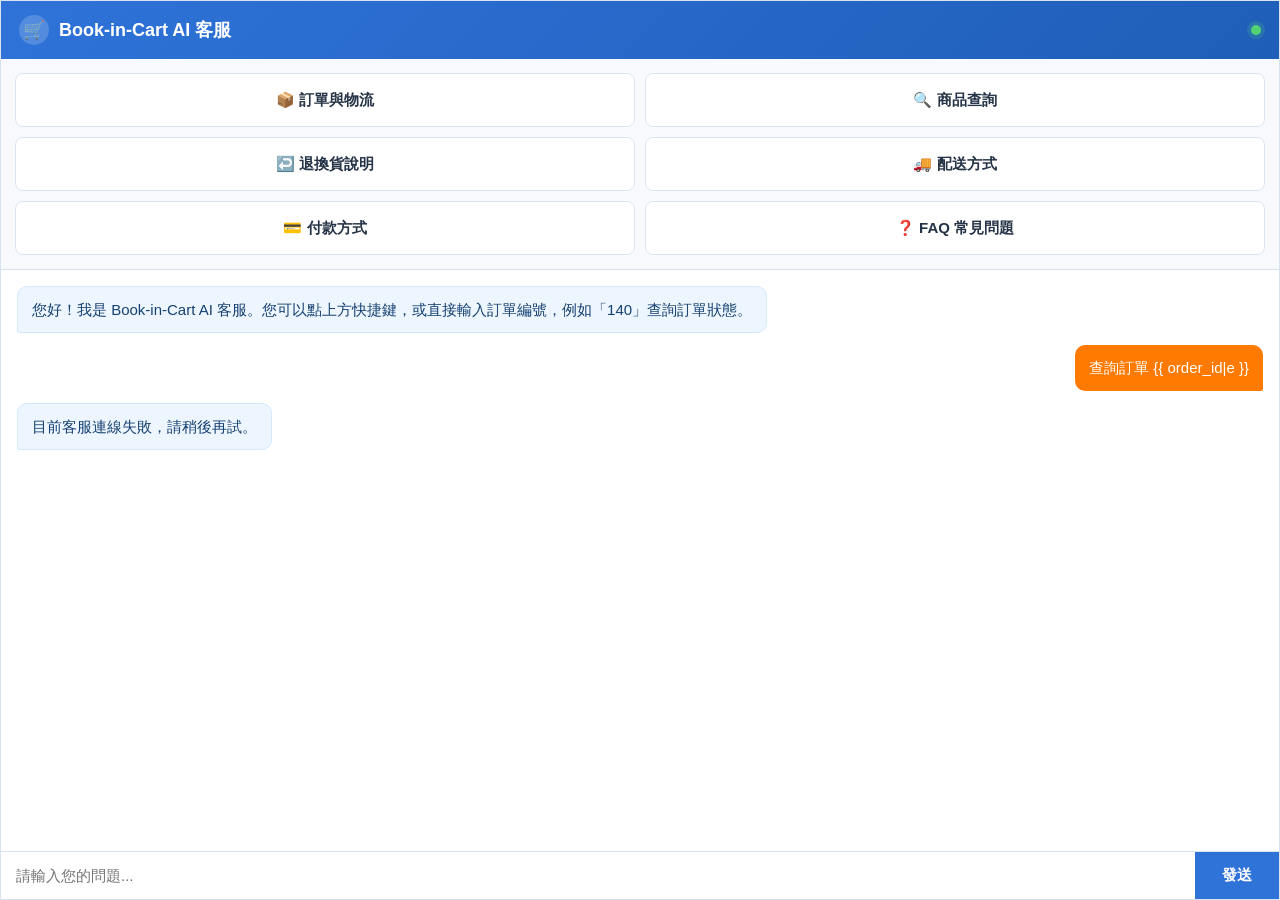
==== templates/widget.html @ 6c6b2913 "Add embeddable AI customer service widget" ====
<!DOCTYPE html>
<html lang="zh-TW">
<head>
    <meta charset="UTF-8">
    <meta name="viewport" content="width=device-width, initial-scale=1.0">
    <title>Book-in-Cart AI 客服</title>
    <style>
        :root {
            --primary-blue: #2f73d9;
            --primary-blue-dark: #1f5eb8;
            --primary-orange: #ff7a00;
            --panel-border: #d9e2ef;
            --bot-bg: #edf6ff;
            --text-dark: #263447;
        }

        * {
            box-sizing: border-box;
        }

        html,
        body {
            width: 100%;
            height: 100%;
            margin: 0;
            overflow: hidden;
            color: var(--text-dark);
            background: #ffffff;
            font-family: "Helvetica Neue", Helvetica, Arial, "PingFang TC", "Microsoft JhengHei", sans-serif;
        }

        .widget {
            width: 100%;
            height: 100vh;
            display: flex;
            flex-direction: column;
            background: #ffffff;
            border: 1px solid var(--panel-border);
        }

        .widget-header {
            height: 58px;
            flex: 0 0 auto;
            display: flex;
            align-items: center;
            justify-content: space-between;
            gap: 12px;
            padding: 0 18px;
            color: #ffffff;
            background: linear-gradient(135deg, var(--primary-blue), var(--primary-blue-dark));
        }

        .brand {
            display: flex;
            align-items: center;
            gap: 10px;
            min-width: 0;
            font-size: 18px;
            font-weight: 700;
        }

        .brand-icon {
            width: 30px;
            height: 30px;
            display: inline-grid;
            place-items: center;
            border-radius: 999px;
            background: rgba(255, 255, 255, 0.18);
        }

        .status-dot {
            width: 10px;
            height: 10px;
            border-radius: 50%;
            background: #52d273;
            box-shadow: 0 0 0 4px rgba(82, 210, 115, 0.18);
        }

        .quick-actions {
            flex: 0 0 auto;
            display: grid;
            grid-template-columns: repeat(2, minmax(0, 1fr));
            gap: 10px;
            padding: 14px;
            background: #f7f9fc;
            border-bottom: 1px solid var(--panel-border);
        }

        .quick-action {
            min-height: 54px;
            border: 1px solid #dce5f2;
            border-radius: 8px;
            background: #ffffff;
            color: var(--text-dark);
            font-size: 15px;
            font-weight: 700;
            cursor: pointer;
            transition: border-color 0.15s, box-shadow 0.15s, transform 0.15s;
        }

        .quick-action:hover {
            border-color: var(--primary-blue);
            box-shadow: 0 6px 14px rgba(47, 115, 217, 0.12);
            transform: translateY(-1px);
        }

        .chat-box {
            flex: 1 1 auto;
            min-height: 0;
            display: flex;
            flex-direction: column;
            gap: 12px;
            padding: 16px;
            overflow-y: auto;
            background: #ffffff;
        }

        .message {
            max-width: 86%;
            padding: 11px 14px;
            border-radius: 10px;
            font-size: 15px;
            line-height: 1.55;
            word-break: break-word;
        }

        .message.bot {
            align-self: flex-start;
            color: #164071;
            background: var(--bot-bg);
            border: 1px solid #d3e9ff;
            border-bottom-left-radius: 2px;
        }

        .message.user {
            align-self: flex-end;
            color: #ffffff;
            background: var(--primary-orange);
            border-bottom-right-radius: 2px;
        }

        .chat-form {
            flex: 0 0 auto;
            display: flex;
            border-top: 1px solid var(--panel-border);
            background: #ffffff;
        }

        .chat-form input {
            flex: 1;
            width: 100%;
            min-width: 0;
            border: 0;
            outline: 0;
            padding: 15px;
            color: var(--text-dark);
            font-size: 15px;
        }

        .chat-form button {
            width: 84px;
            border: 0;
            color: #ffffff;
            background: var(--primary-blue);
            font-size: 15px;
            font-weight: 700;
            cursor: pointer;
        }

        .chat-form button:hover {
            background: var(--primary-blue-dark);
        }

        @media (max-width: 420px) {
            .quick-actions {
                grid-template-columns: 1fr;
            }

            .widget-header {
                padding: 0 14px;
            }
        }
    </style>
</head>
<body>
    <main class="widget">
        <header class="widget-header">
            <div class="brand">
                <span class="brand-icon">🛒</span>
                <span>Book-in-Cart AI 客服</span>
            </div>
            <span class="status-dot" title="線上"></span>
        </header>

        <section class="quick-actions" aria-label="快速客服分類">
            <button class="quick-action" type="button" onclick="sendAction('order_status')">📦 訂單與物流</button>
            <button class="quick-action" type="button" onclick="sendAction('product_search')">🔍 商品查詢</button>
            <button class="quick-action" type="button" onclick="sendAction('refund_info')">↩️ 退換貨說明</button>
            <button class="quick-action" type="button" onclick="sendAction('shipping_info')">🚚 配送方式</button>
            <button class="quick-action" type="button" onclick="sendAction('payment_info')">💳 付款方式</button>
            <button class="quick-action" type="button" onclick="sendAction('faq_info')">❓ FAQ 常見問題</button>
        </section>

        <section class="chat-box" id="chat-box">
            <div class="message bot">
                您好！我是 Book-in-Cart AI 客服。您可以點上方快捷鍵，或直接輸入訂單編號，例如「140」查詢訂單狀態。
            </div>
        </section>

        <form class="chat-form" onsubmit="sendChatMessage(event)">
            <input id="chat-input" type="text" placeholder="請輸入您的問題..." autocomplete="off">
            <button type="submit">發送</button>
        </form>
    </main>

    <script>
        const initialOrderId = "{{ order_id|e }}";
        const chatBox = document.getElementById("chat-box");
        const chatInput = document.getElementById("chat-input");

        function appendMessage(sender, html) {
            const message = document.createElement("div");
            message.className = `message ${sender}`;
            message.innerHTML = html;
            chatBox.appendChild(message);
            chatBox.scrollTop = chatBox.scrollHeight;
        }

        function actionLabel(actionType) {
            const labels = {
                order_status: "📦 我想查詢訂單與物流",
                product_search: "🔍 我想進行商品查詢",
                refund_info: "↩️ 我想了解退換貨說明",
                shipping_info: "🚚 我想了解配送方式",
                payment_info: "💳 我想了解付款方式",
                faq_info: "❓ 我想看 FAQ 常見問題"
            };
            return labels[actionType] || "我想詢問客服";
        }

        async function postChat(payload) {
            const response = await fetch("/api/chat", {
                method: "POST",
                headers: { "Content-Type": "application/json" },
                body: JSON.stringify(payload)
            });

            if (!response.ok) {
                throw new Error("request failed");
            }

            return response.json();
        }

        async function sendAction(actionType) {
            appendMessage("user", actionLabel(actionType));
            try {
                const data = await postChat({ action: actionType });
                appendMessage("bot", data.reply);
            } catch {
                appendMessage("bot", "目前客服連線失敗，請稍後再試。");
            }
        }

        async function ask(message) {
            appendMessage("user", message);
            try {
                const data = await postChat({ message });
                appendMessage("bot", data.reply);
            } catch {
                appendMessage("bot", "目前客服連線失敗，請稍後再試。");
            }
        }

        function sendChatMessage(event) {
            event.preventDefault();
            const message = chatInput.value.trim();
            if (!message) return;
            chatInput.value = "";
            ask(message);
        }

        if (initialOrderId) {
            ask(`查詢訂單 ${initialOrderId}`);
        }
    </script>
</body>
</html>
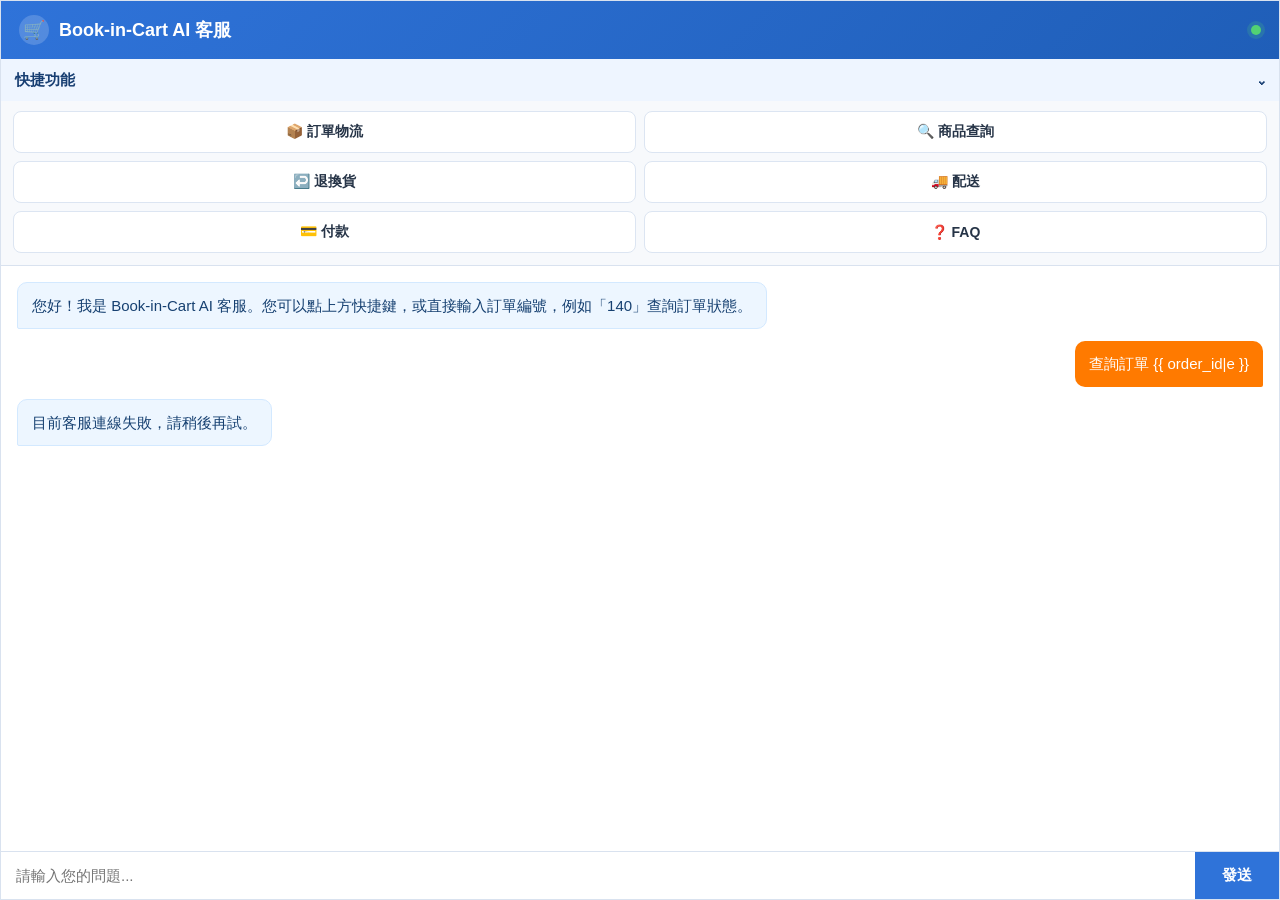
==== commit 3acfd96c: "Make widget quick actions collapsible" ====
--- a/templates/widget.html
+++ b/templates/widget.html
@@ -76,23 +76,60 @@
             box-shadow: 0 0 0 4px rgba(82, 210, 115, 0.18);
         }
 
+        .quick-panel {
+            flex: 0 0 auto;
+            background: #f7f9fc;
+            border-bottom: 1px solid var(--panel-border);
+        }
+
+        .quick-toggle {
+            width: 100%;
+            height: 42px;
+            display: flex;
+            align-items: center;
+            justify-content: space-between;
+            gap: 10px;
+            padding: 0 14px;
+            border: 0;
+            color: #173e72;
+            background: #eef5ff;
+            font-size: 15px;
+            font-weight: 800;
+            cursor: pointer;
+        }
+
+        .quick-toggle-icon {
+            font-size: 16px;
+            transition: transform 0.18s;
+        }
+
+        .quick-panel.collapsed .quick-toggle-icon {
+            transform: rotate(-90deg);
+        }
+
         .quick-actions {
-            flex: 0 0 auto;
             display: grid;
             grid-template-columns: repeat(2, minmax(0, 1fr));
-            gap: 10px;
-            padding: 14px;
-            background: #f7f9fc;
-            border-bottom: 1px solid var(--panel-border);
+            gap: 8px;
+            max-height: 168px;
+            overflow: hidden;
+            padding: 10px 12px 12px;
+            transition: max-height 0.18s ease, padding 0.18s ease;
+        }
+
+        .quick-panel.collapsed .quick-actions {
+            max-height: 0;
+            padding-top: 0;
+            padding-bottom: 0;
         }
 
         .quick-action {
-            min-height: 54px;
+            min-height: 42px;
             border: 1px solid #dce5f2;
             border-radius: 8px;
             background: #ffffff;
             color: var(--text-dark);
-            font-size: 15px;
+            font-size: 14px;
             font-weight: 700;
             cursor: pointer;
             transition: border-color 0.15s, box-shadow 0.15s, transform 0.15s;
@@ -173,7 +210,15 @@
 
         @media (max-width: 420px) {
             .quick-actions {
-                grid-template-columns: 1fr;
+                grid-template-columns: repeat(2, minmax(0, 1fr));
+                gap: 7px;
+                padding-left: 10px;
+                padding-right: 10px;
+            }
+
+            .quick-action {
+                min-height: 40px;
+                font-size: 13px;
             }
 
             .widget-header {
@@ -192,13 +237,19 @@
             <span class="status-dot" title="線上"></span>
         </header>
 
-        <section class="quick-actions" aria-label="快速客服分類">
-            <button class="quick-action" type="button" onclick="sendAction('order_status')">📦 訂單與物流</button>
-            <button class="quick-action" type="button" onclick="sendAction('product_search')">🔍 商品查詢</button>
-            <button class="quick-action" type="button" onclick="sendAction('refund_info')">↩️ 退換貨說明</button>
-            <button class="quick-action" type="button" onclick="sendAction('shipping_info')">🚚 配送方式</button>
-            <button class="quick-action" type="button" onclick="sendAction('payment_info')">💳 付款方式</button>
-            <button class="quick-action" type="button" onclick="sendAction('faq_info')">❓ FAQ 常見問題</button>
+        <section class="quick-panel" id="quick-panel">
+            <button class="quick-toggle" type="button" onclick="toggleQuickActions()" aria-expanded="true" aria-controls="quick-actions">
+                <span>快捷功能</span>
+                <span class="quick-toggle-icon" id="quick-toggle-icon">⌄</span>
+            </button>
+            <div class="quick-actions" id="quick-actions" aria-label="快速客服分類">
+                <button class="quick-action" type="button" onclick="sendAction('order_status')">📦 訂單物流</button>
+                <button class="quick-action" type="button" onclick="sendAction('product_search')">🔍 商品查詢</button>
+                <button class="quick-action" type="button" onclick="sendAction('refund_info')">↩️ 退換貨</button>
+                <button class="quick-action" type="button" onclick="sendAction('shipping_info')">🚚 配送</button>
+                <button class="quick-action" type="button" onclick="sendAction('payment_info')">💳 付款</button>
+                <button class="quick-action" type="button" onclick="sendAction('faq_info')">❓ FAQ</button>
+            </div>
         </section>
 
         <section class="chat-box" id="chat-box">
@@ -217,6 +268,13 @@
         const initialOrderId = "{{ order_id|e }}";
         const chatBox = document.getElementById("chat-box");
         const chatInput = document.getElementById("chat-input");
+        const quickPanel = document.getElementById("quick-panel");
+        const quickToggle = document.querySelector(".quick-toggle");
+
+        function toggleQuickActions() {
+            const isCollapsed = quickPanel.classList.toggle("collapsed");
+            quickToggle.setAttribute("aria-expanded", String(!isCollapsed));
+        }
 
         function appendMessage(sender, html) {
             const message = document.createElement("div");
